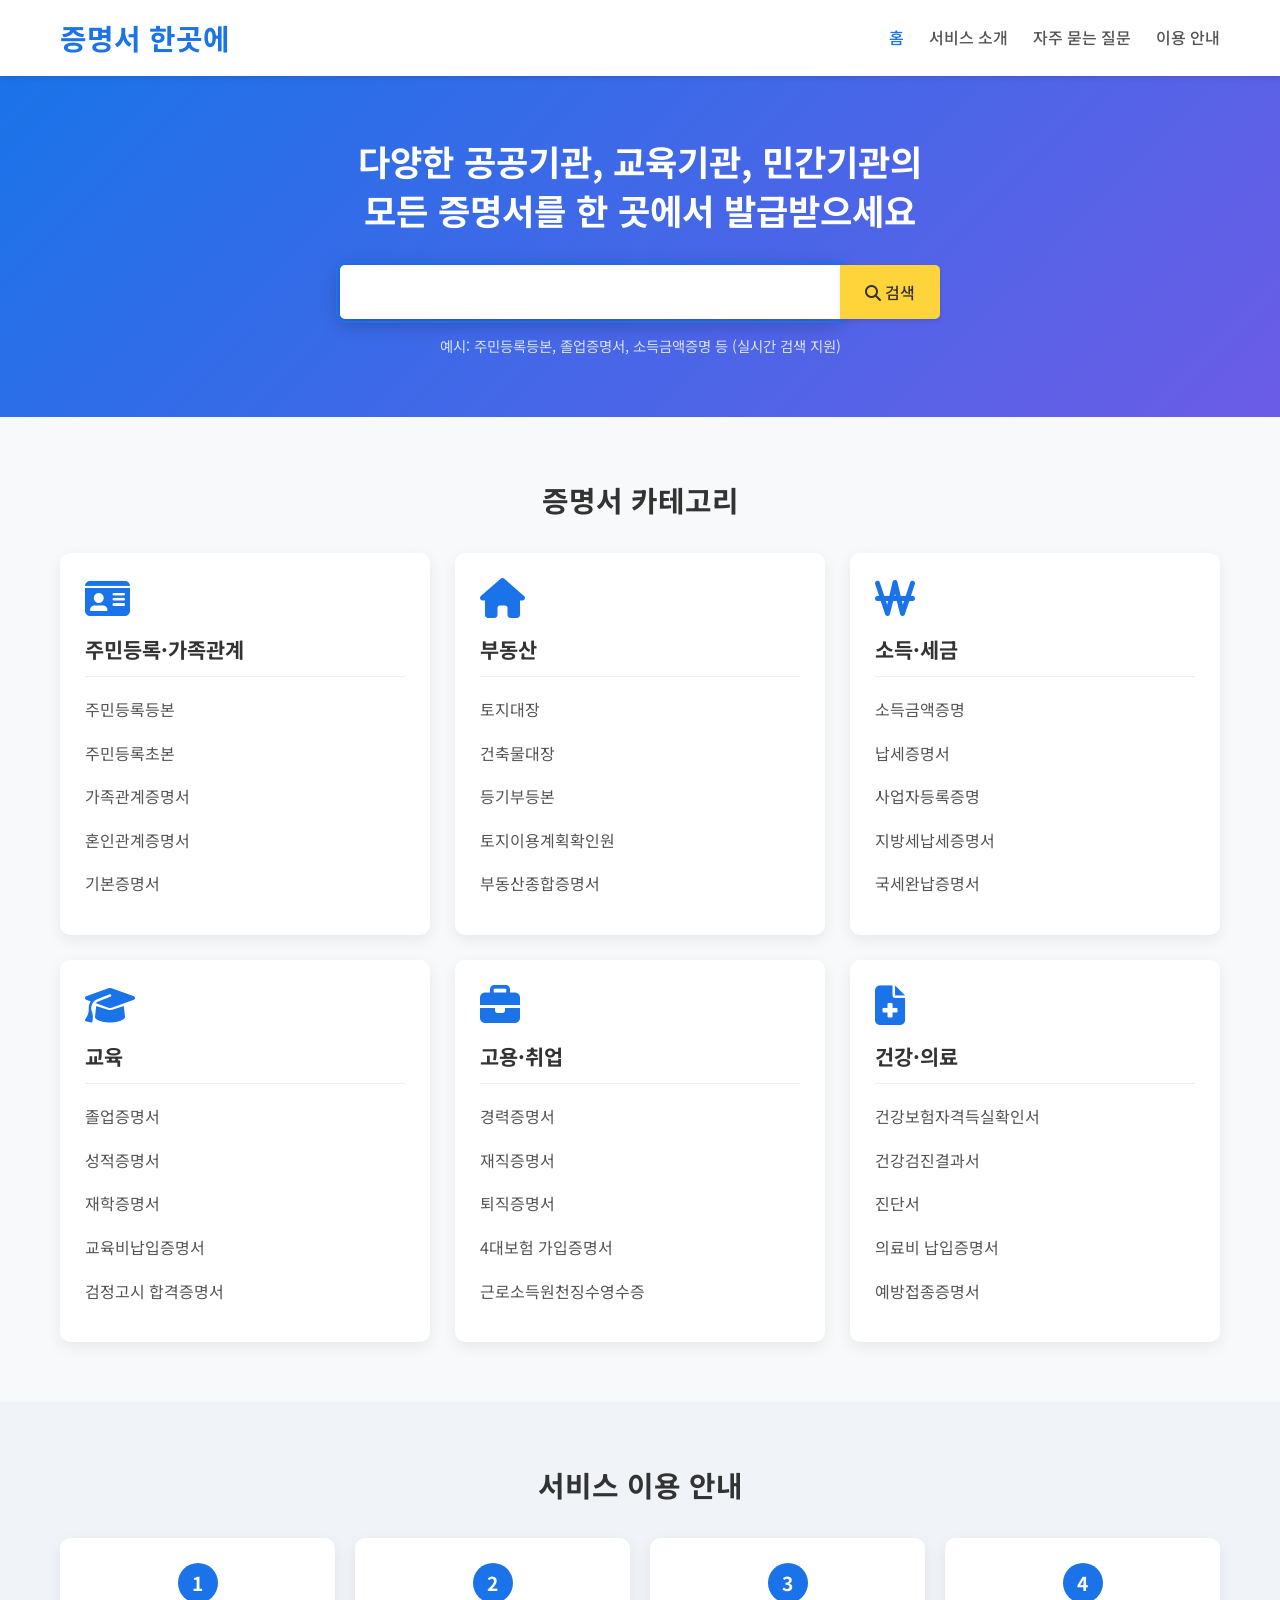
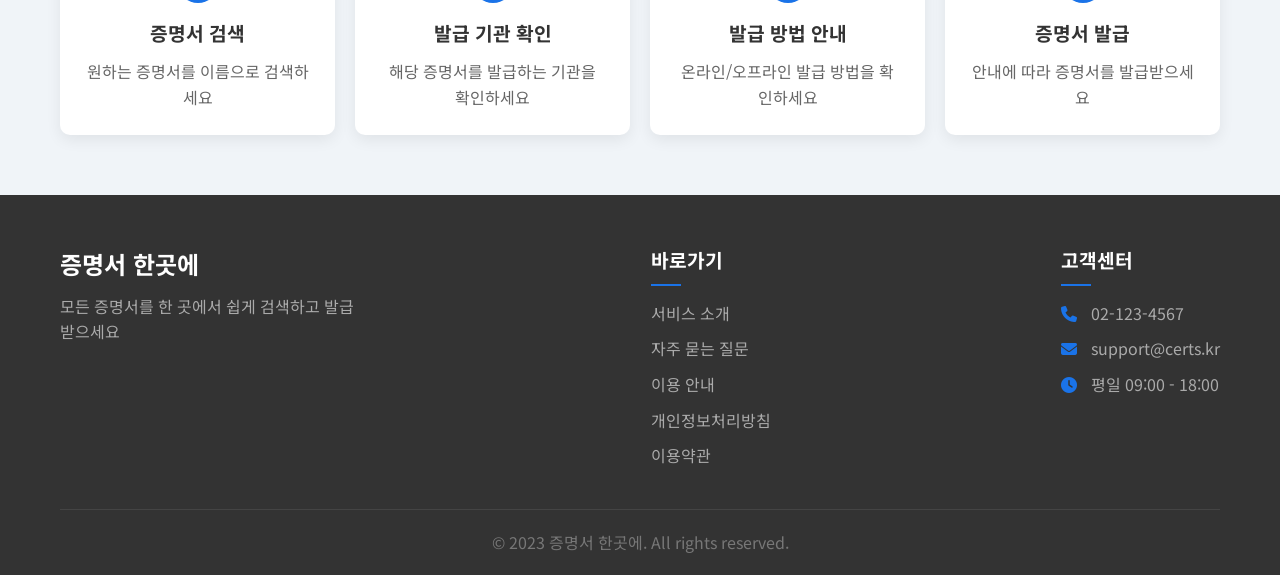
==== index.html @ d6425bf2 "증명서 페이지 1차" ====
<!DOCTYPE html>
<html lang="ko">
<head>
    <meta charset="UTF-8">
    <meta name="viewport" content="width=device-width, initial-scale=1.0">
    <meta name="description" content="다양한 공공기관, 교육기관, 민간기관의 모든 증명서를 한 곳에서 검색하고 발급받을 수 있는 서비스입니다.">
    <meta name="keywords" content="증명서, 공공기관, 민원서류, 주민등록등본, 가족관계증명서, 소득증명서, 발급, 민원">
    <meta name="author" content="증명서 한곳에">
    <title>증명서 한곳에 - 모든 증명서를 한 곳에서</title>
    <link rel="stylesheet" href="styles.css">
    <link rel="stylesheet" href="https://cdnjs.cloudflare.com/ajax/libs/font-awesome/6.4.0/css/all.min.css">
    <link rel="preconnect" href="https://fonts.googleapis.com">
    <link rel="preconnect" href="https://fonts.gstatic.com" crossorigin>
    <link href="https://fonts.googleapis.com/css2?family=Noto+Sans+KR:wght@400;500;700&display=swap" rel="stylesheet">
    <!-- 파비콘 추가 -->
    <link rel="icon" type="image/png" href="https://img.icons8.com/color/48/000000/certificate.png">
</head>
<body>
    <header>
        <div class="container">
            <div class="logo">
                <h1><a href="index.html" aria-label="증명서 한곳에 홈페이지">증명서 한곳에</a></h1>
            </div>
            <nav aria-label="메인 메뉴">
                <ul>
                    <li><a href="#" class="active" aria-current="page">홈</a></li>
                    <li><a href="#">서비스 소개</a></li>
                    <li><a href="#">자주 묻는 질문</a></li>
                    <li><a href="#">이용 안내</a></li>
                </ul>
            </nav>
        </div>
    </header>

    <section class="hero">
        <div class="container">
            <h2>다양한 공공기관, 교육기관, 민간기관의<br>모든 증명서를 한 곳에서 발급받으세요</h2>
            <div class="search-box" role="search">
                <input type="text" id="search-input" placeholder="찾으시는 증명서 이름을 입력하세요" aria-label="증명서 검색" autocomplete="off">
                <button id="search-button" aria-label="검색하기"><i class="fas fa-search"></i> 검색</button>
            </div>
            <p class="search-hint">예시: 주민등록등본, 졸업증명서, 소득금액증명 등 (실시간 검색 지원)</p>
        </div>
    </section>

    <section class="categories">
        <div class="container">
            <h3>증명서 카테고리</h3>
            <div class="category-container">
                <div class="category-card" tabindex="0" role="button" aria-label="주민등록·가족관계 카테고리">
                    <i class="fas fa-id-card" aria-hidden="true"></i>
                    <h4>주민등록·가족관계</h4>
                    <ul>
                        <li><a href="#" aria-label="주민등록등본 검색">주민등록등본</a></li>
                        <li><a href="#" aria-label="주민등록초본 검색">주민등록초본</a></li>
                        <li><a href="#" aria-label="가족관계증명서 검색">가족관계증명서</a></li>
                        <li><a href="#" aria-label="혼인관계증명서 검색">혼인관계증명서</a></li>
                        <li><a href="#" aria-label="기본증명서 검색">기본증명서</a></li>
                    </ul>
                </div>
                <div class="category-card" tabindex="0" role="button" aria-label="부동산 카테고리">
                    <i class="fas fa-home" aria-hidden="true"></i>
                    <h4>부동산</h4>
                    <ul>
                        <li><a href="#" aria-label="토지대장 검색">토지대장</a></li>
                        <li><a href="#" aria-label="건축물대장 검색">건축물대장</a></li>
                        <li><a href="#" aria-label="등기부등본 검색">등기부등본</a></li>
                        <li><a href="#" aria-label="토지이용계획확인원 검색">토지이용계획확인원</a></li>
                        <li><a href="#" aria-label="부동산종합증명서 검색">부동산종합증명서</a></li>
                    </ul>
                </div>
                <div class="category-card" tabindex="0" role="button" aria-label="소득·세금 카테고리">
                    <i class="fas fa-won-sign" aria-hidden="true"></i>
                    <h4>소득·세금</h4>
                    <ul>
                        <li><a href="#" aria-label="소득금액증명 검색">소득금액증명</a></li>
                        <li><a href="#" aria-label="납세증명서 검색">납세증명서</a></li>
                        <li><a href="#" aria-label="사업자등록증명 검색">사업자등록증명</a></li>
                        <li><a href="#" aria-label="지방세납세증명서 검색">지방세납세증명서</a></li>
                        <li><a href="#" aria-label="국세완납증명서 검색">국세완납증명서</a></li>
                    </ul>
                </div>
                <div class="category-card" tabindex="0" role="button" aria-label="교육 카테고리">
                    <i class="fas fa-graduation-cap" aria-hidden="true"></i>
                    <h4>교육</h4>
                    <ul>
                        <li><a href="#" aria-label="졸업증명서 검색">졸업증명서</a></li>
                        <li><a href="#" aria-label="성적증명서 검색">성적증명서</a></li>
                        <li><a href="#" aria-label="재학증명서 검색">재학증명서</a></li>
                        <li><a href="#" aria-label="교육비납입증명서 검색">교육비납입증명서</a></li>
                        <li><a href="#" aria-label="검정고시 합격증명서 검색">검정고시 합격증명서</a></li>
                    </ul>
                </div>
                <div class="category-card" tabindex="0" role="button" aria-label="고용·취업 카테고리">
                    <i class="fas fa-briefcase" aria-hidden="true"></i>
                    <h4>고용·취업</h4>
                    <ul>
                        <li><a href="#" aria-label="경력증명서 검색">경력증명서</a></li>
                        <li><a href="#" aria-label="재직증명서 검색">재직증명서</a></li>
                        <li><a href="#" aria-label="퇴직증명서 검색">퇴직증명서</a></li>
                        <li><a href="#" aria-label="4대보험 가입증명서 검색">4대보험 가입증명서</a></li>
                        <li><a href="#" aria-label="근로소득원천징수영수증 검색">근로소득원천징수영수증</a></li>
                    </ul>
                </div>
                <div class="category-card" tabindex="0" role="button" aria-label="건강·의료 카테고리">
                    <i class="fas fa-file-medical" aria-hidden="true"></i>
                    <h4>건강·의료</h4>
                    <ul>
                        <li><a href="#" aria-label="건강보험자격득실확인서 검색">건강보험자격득실확인서</a></li>
                        <li><a href="#" aria-label="건강검진결과서 검색">건강검진결과서</a></li>
                        <li><a href="#" aria-label="진단서 검색">진단서</a></li>
                        <li><a href="#" aria-label="의료비 납입증명서 검색">의료비 납입증명서</a></li>
                        <li><a href="#" aria-label="예방접종증명서 검색">예방접종증명서</a></li>
                    </ul>
                </div>
            </div>
        </div>
    </section>

    <section class="service-info">
        <div class="container">
            <h3>서비스 이용 안내</h3>
            <div class="service-steps">
                <div class="step">
                    <div class="step-number">1</div>
                    <h4>증명서 검색</h4>
                    <p>원하는 증명서를 이름으로 검색하세요</p>
                </div>
                <div class="step">
                    <div class="step-number">2</div>
                    <h4>발급 기관 확인</h4>
                    <p>해당 증명서를 발급하는 기관을 확인하세요</p>
                </div>
                <div class="step">
                    <div class="step-number">3</div>
                    <h4>발급 방법 안내</h4>
                    <p>온라인/오프라인 발급 방법을 확인하세요</p>
                </div>
                <div class="step">
                    <div class="step-number">4</div>
                    <h4>증명서 발급</h4>
                    <p>안내에 따라 증명서를 발급받으세요</p>
                </div>
            </div>
        </div>
    </section>

    <footer>
        <div class="container">
            <div class="footer-content">
                <div class="footer-logo">
                    <h2>증명서 한곳에</h2>
                    <p>모든 증명서를 한 곳에서 쉽게 검색하고 발급받으세요</p>
                </div>
                <div class="footer-links">
                    <h4>바로가기</h4>
                    <ul>
                        <li><a href="#">서비스 소개</a></li>
                        <li><a href="#">자주 묻는 질문</a></li>
                        <li><a href="#">이용 안내</a></li>
                        <li><a href="#">개인정보처리방침</a></li>
                        <li><a href="#">이용약관</a></li>
                    </ul>
                </div>
                <div class="footer-contact">
                    <h4>고객센터</h4>
                    <p><i class="fas fa-phone" aria-hidden="true"></i> 02-123-4567</p>
                    <p><i class="fas fa-envelope" aria-hidden="true"></i> support@certs.kr</p>
                    <p><i class="fas fa-clock" aria-hidden="true"></i> 평일 09:00 - 18:00</p>
                </div>
            </div>
            <div class="copyright">
                <p>&copy; 2023 증명서 한곳에. All rights reserved.</p>
            </div>
        </div>
    </footer>

    <script src="script.js"></script>
</body>
</html>
---- styles.css ----
/* 전체 스타일 리셋 */
* {
    margin: 0;
    padding: 0;
    box-sizing: border-box;
    font-family: 'Noto Sans KR', sans-serif;
}

body {
    background-color: #f8f9fa;
    color: #333;
    line-height: 1.6;
}

a {
    text-decoration: none;
    color: inherit;
}

ul {
    list-style: none;
}

.container {
    max-width: 1200px;
    margin: 0 auto;
    padding: 0 20px;
}

/* 헤더 스타일 */
header {
    background-color: #fff;
    box-shadow: 0 2px 5px rgba(0, 0, 0, 0.1);
    position: sticky;
    top: 0;
    z-index: 100;
}

header .container {
    display: flex;
    justify-content: space-between;
    align-items: center;
    padding: 15px 20px;
}

.logo h1 {
    font-size: 1.8rem;
    font-weight: 700;
    color: #1a73e8;
}

nav ul {
    display: flex;
}

nav ul li {
    margin-left: 25px;
}

nav ul li a {
    font-size: 1rem;
    font-weight: 500;
    color: #555;
    transition: color 0.3s;
}

nav ul li a:hover,
nav ul li a.active {
    color: #1a73e8;
}

/* 히어로 섹션 */
.hero {
    background: linear-gradient(135deg, #1a73e8, #6c5ce7);
    color: #fff;
    padding: 60px 0;
    text-align: center;
}

.hero h2 {
    font-size: 2.2rem;
    margin-bottom: 30px;
    line-height: 1.4;
}

.search-box {
    max-width: 600px;
    margin: 0 auto;
    display: flex;
    position: relative;
}

.search-box input {
    flex: 1;
    padding: 15px;
    border: none;
    border-radius: 5px 0 0 5px;
    font-size: 1rem;
    box-shadow: 0 2px 5px rgba(0, 0, 0, 0.1);
    transition: all 0.3s ease;
}

.search-box input:focus {
    box-shadow: 0 2px 15px rgba(0, 0, 0, 0.2);
}

.search-box button {
    background-color: #ffd43b;
    color: #333;
    border: none;
    padding: 15px 25px;
    font-size: 1rem;
    font-weight: 500;
    border-radius: 0 5px 5px 0;
    cursor: pointer;
    transition: background-color 0.3s;
    box-shadow: 0 2px 5px rgba(0, 0, 0, 0.1);
}

.search-box button:hover {
    background-color: #fcc419;
}

.search-hint {
    color: rgba(255, 255, 255, 0.8);
    font-size: 0.9rem;
    margin-top: 15px;
    text-align: center;
}

/* 검색 효과 */
.search-box.active input {
    box-shadow: 0 4px 20px rgba(0, 0, 0, 0.25);
}

@keyframes pulse {
    0% { transform: scale(1); }
    50% { transform: scale(1.02); }
    100% { transform: scale(1); }
}

.search-box input:focus {
    animation: pulse 2s infinite;
}

/* 카테고리 섹션 */
.categories {
    padding: 60px 0;
}

.categories h3 {
    font-size: 1.8rem;
    margin-bottom: 30px;
    text-align: center;
    color: #333;
}

.category-container {
    display: grid;
    grid-template-columns: repeat(auto-fill, minmax(300px, 1fr));
    gap: 25px;
}

.category-card {
    background-color: #fff;
    border-radius: 10px;
    box-shadow: 0 5px 15px rgba(0, 0, 0, 0.07);
    padding: 25px;
    transition: transform 0.3s, box-shadow 0.3s;
}

.category-card:hover {
    transform: translateY(-5px);
    box-shadow: 0 8px 20px rgba(0, 0, 0, 0.1);
}

.category-card i {
    font-size: 2.5rem;
    color: #1a73e8;
    margin-bottom: 15px;
    display: block;
}

.category-card h4 {
    font-size: 1.3rem;
    margin-bottom: 15px;
    color: #333;
    border-bottom: 1px solid #eee;
    padding-bottom: 10px;
}

.category-card ul li {
    margin-bottom: 8px;
}

.category-card ul li a {
    color: #555;
    transition: color 0.3s;
    display: block;
    padding: 5px 0;
}

.category-card ul li a:hover {
    color: #1a73e8;
}

/* 서비스 이용 안내 */
.service-info {
    background-color: #f0f4f8;
    padding: 60px 0;
}

.service-info h3 {
    font-size: 1.8rem;
    margin-bottom: 30px;
    text-align: center;
    color: #333;
}

.service-steps {
    display: flex;
    justify-content: space-between;
    flex-wrap: wrap;
    gap: 20px;
}

.step {
    background-color: #fff;
    border-radius: 10px;
    box-shadow: 0 5px 15px rgba(0, 0, 0, 0.07);
    padding: 25px;
    flex: 1;
    min-width: 200px;
    text-align: center;
}

.step-number {
    background-color: #1a73e8;
    color: #fff;
    width: 40px;
    height: 40px;
    border-radius: 50%;
    display: flex;
    align-items: center;
    justify-content: center;
    margin: 0 auto 15px;
    font-size: 1.2rem;
    font-weight: bold;
}

.step h4 {
    font-size: 1.2rem;
    margin-bottom: 10px;
    color: #333;
}

.step p {
    color: #666;
}

/* 푸터 */
footer {
    background-color: #333;
    color: #fff;
    padding: 50px 0 20px;
}

.footer-content {
    display: flex;
    flex-wrap: wrap;
    justify-content: space-between;
    gap: 40px;
    margin-bottom: 30px;
}

.footer-logo h2 {
    font-size: 1.5rem;
    margin-bottom: 10px;
}

.footer-logo p {
    color: #aaa;
    max-width: 300px;
}

.footer-links h4,
.footer-contact h4 {
    font-size: 1.2rem;
    margin-bottom: 15px;
    position: relative;
    padding-bottom: 10px;
}

.footer-links h4::after,
.footer-contact h4::after {
    content: '';
    position: absolute;
    bottom: 0;
    left: 0;
    width: 30px;
    height: 2px;
    background-color: #1a73e8;
}

.footer-links ul li {
    margin-bottom: 10px;
}

.footer-links ul li a {
    color: #aaa;
    transition: color 0.3s;
}

.footer-links ul li a:hover {
    color: #fff;
}

.footer-contact p {
    margin-bottom: 10px;
    color: #aaa;
}

.footer-contact p i {
    margin-right: 10px;
    color: #1a73e8;
}

.copyright {
    text-align: center;
    padding-top: 20px;
    border-top: 1px solid #444;
    color: #777;
}

/* 반응형 스타일 */
@media (max-width: 768px) {
    header .container {
        flex-direction: column;
        padding: 10px 15px;
    }
    
    .logo h1 {
        margin-bottom: 10px;
        text-align: center;
    }
    
    nav ul {
        justify-content: center;
        padding: 5px 0;
        flex-wrap: wrap;
    }
    
    nav ul li {
        margin: 5px 10px;
    }
    
    .hero {
        padding: 40px 0;
    }
    
    .hero h2 {
        font-size: 1.5rem;
        margin-bottom: 20px;
    }
    
    .search-box {
        flex-direction: column;
        max-width: 90%;
        gap: 10px;
    }
    
    .search-box input {
        border-radius: 5px;
        padding: 12px;
        width: 100%;
    }
    
    .search-box button {
        border-radius: 5px;
        padding: 12px;
        width: 100%;
    }
    
    .category-container {
        grid-template-columns: 1fr;
    }
    
    .category-card {
        padding: 15px;
    }
    
    .service-steps {
        flex-direction: column;
    }
    
    .step {
        width: 100%;
        margin-bottom: 15px;
    }
    
    .footer-content {
        flex-direction: column;
        gap: 20px;
    }
}

/* 태블릿 최적화 */
@media (min-width: 769px) and (max-width: 1024px) {
    .category-container {
        grid-template-columns: repeat(2, 1fr);
    }
    
    .service-steps {
        flex-wrap: wrap;
    }
    
    .step {
        flex: 0 0 calc(50% - 10px);
        margin-bottom: 20px;
    }
    
    .hero h2 {
        font-size: 1.8rem;
    }
}

/* 접근성 개선 */
:focus {
    outline: 2px solid #1a73e8;
    outline-offset: 2px;
}

input:focus::placeholder {
    color: transparent;
}

button:focus {
    box-shadow: 0 0 0 3px rgba(26, 115, 232, 0.3);
}

/* 터치 기기 최적화 */
@media (hover: none) {
    .category-card, .result-card, button, a {
        transition: none;
    }
    
    .category-card:active, .result-card:active {
        transform: scale(0.98);
    }
    
    .search-box button:active {
        background-color: #fcc419;
    }
}

/* 다크 모드 지원 (시스템 설정 기반) */
@media (prefers-color-scheme: dark) {
    body {
        background-color: #121212;
        color: #e0e0e0;
    }
    
    header, .category-card, .step, .result-card {
        background-color: #1e1e1e;
        color: #e0e0e0;
    }
    
    .logo h1 {
        color: #4285f4;
    }
    
    .hero {
        background: linear-gradient(135deg, #1a237e, #4a148c);
    }
    
    .category-card h4, .step h4 {
        color: #e0e0e0;
        border-color: #333;
    }
    
    .category-card ul li a {
        color: #bbb;
    }
    
    .category-card ul li a:hover {
        color: #4285f4;
    }
    
    .search-box input {
        background-color: #2a2a2a;
        color: #e0e0e0;
        border: 1px solid #444;
    }
    
    .search-box button {
        background-color: #ffd43b;
    }
    
    .search-box button:hover {
        background-color: #e6be32;
    }
    
    .no-results {
        background-color: #1e1e1e;
    }
    
    .result-card {
        background-color: #1e1e1e;
    }
    
    .cert-link {
        background-color: #4285f4;
    }
    
    .cert-link:hover {
        background-color: #3367d6;
    }
    
    .suggestion-tag, .related-tag {
        background-color: #263238;
        color: #4285f4;
    }
    
    .suggestion-tag:hover, .related-tag:hover {
        background-color: #37474f;
    }
    
    .highlight {
        background-color: #7f6d00;
        color: #fff;
    }
}

/* 폰트 임포트 */
@import url('https://fonts.googleapis.com/css2?family=Noto+Sans+KR:wght@300;400;500;700&display=swap');
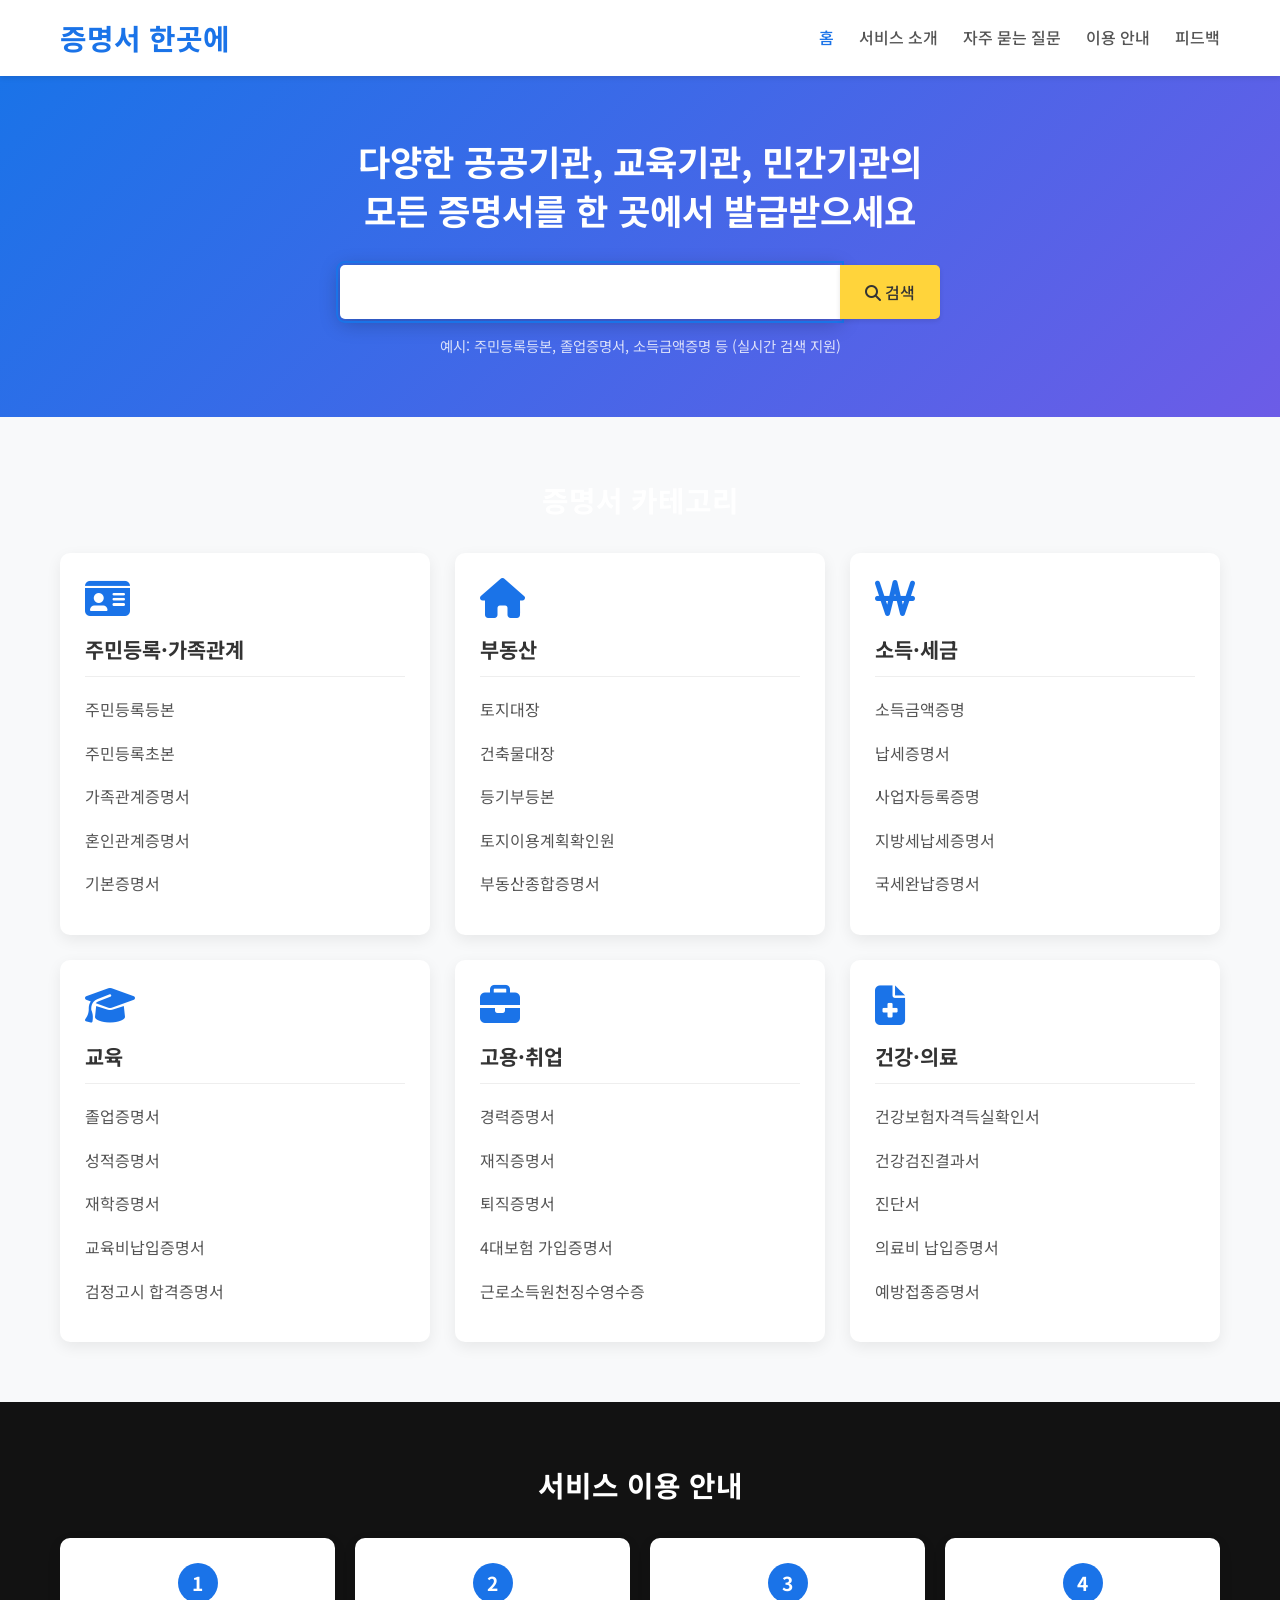
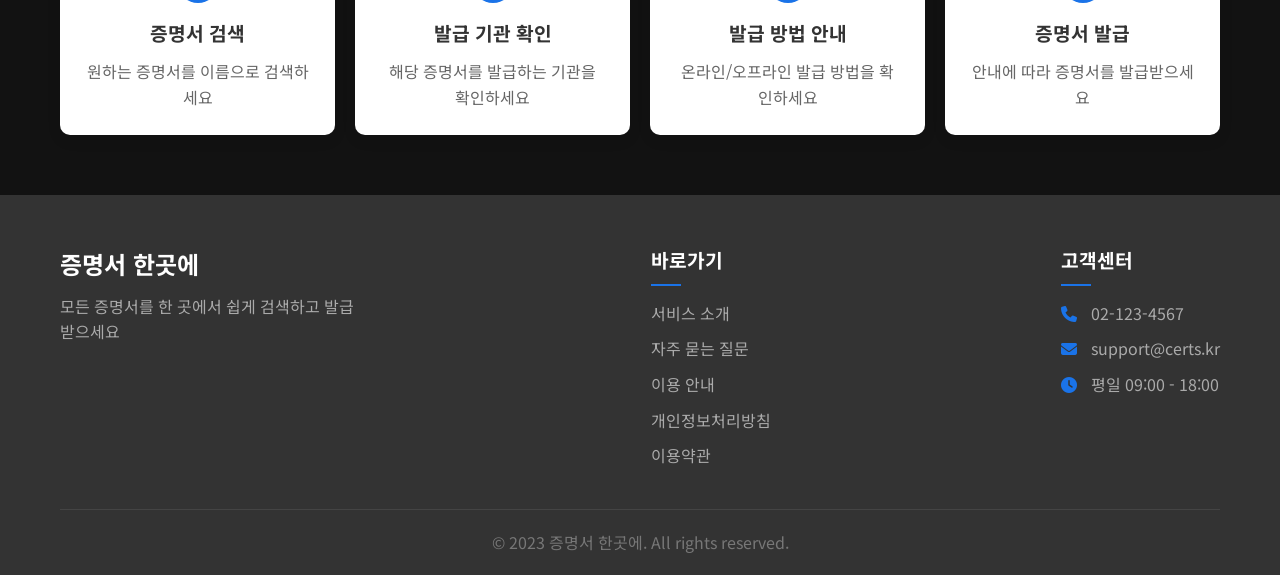
==== commit afc079ce: "스타일 수정 및 데이터 추가" ====
--- a/index.html
+++ b/index.html
@@ -27,6 +27,7 @@
                     <li><a href="#">서비스 소개</a></li>
                     <li><a href="#">자주 묻는 질문</a></li>
                     <li><a href="#">이용 안내</a></li>
+                    <li><a href="feed.html">피드백</a></li>
                 </ul>
             </nav>
         </div>
@@ -145,6 +146,8 @@
         </div>
     </section>
 
+    
+
     <footer>
         <div class="container">
             <div class="footer-content">
--- a/styles.css
+++ b/styles.css
@@ -152,7 +152,7 @@
     font-size: 1.8rem;
     margin-bottom: 30px;
     text-align: center;
-    color: #333;
+    color: #ffffff;
 }
 
 .category-container {
@@ -206,7 +206,7 @@
 
 /* 서비스 이용 안내 */
 .service-info {
-    background-color: #f0f4f8;
+    background-color: #121212;
     padding: 60px 0;
 }
 
@@ -214,7 +214,7 @@
     font-size: 1.8rem;
     margin-bottom: 30px;
     text-align: center;
-    color: #333;
+    color: #ffffff;
 }
 
 .service-steps {
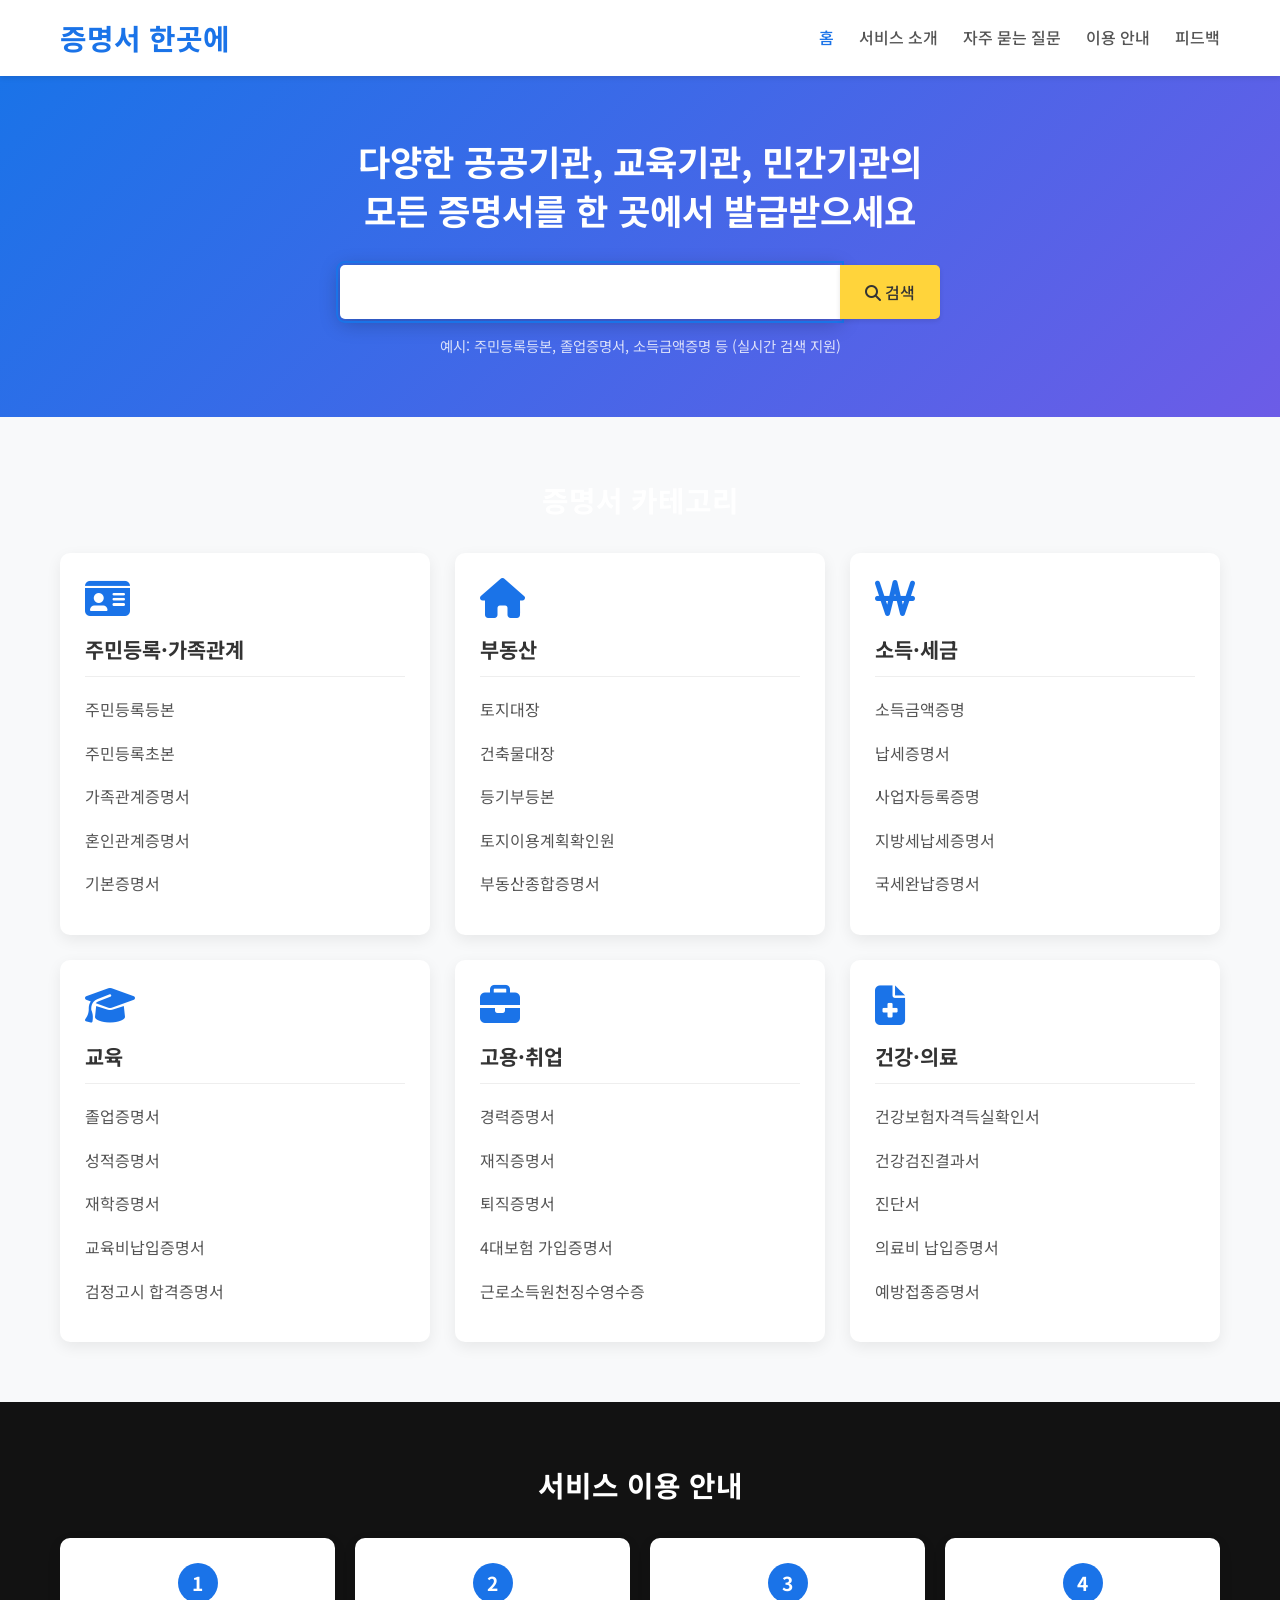
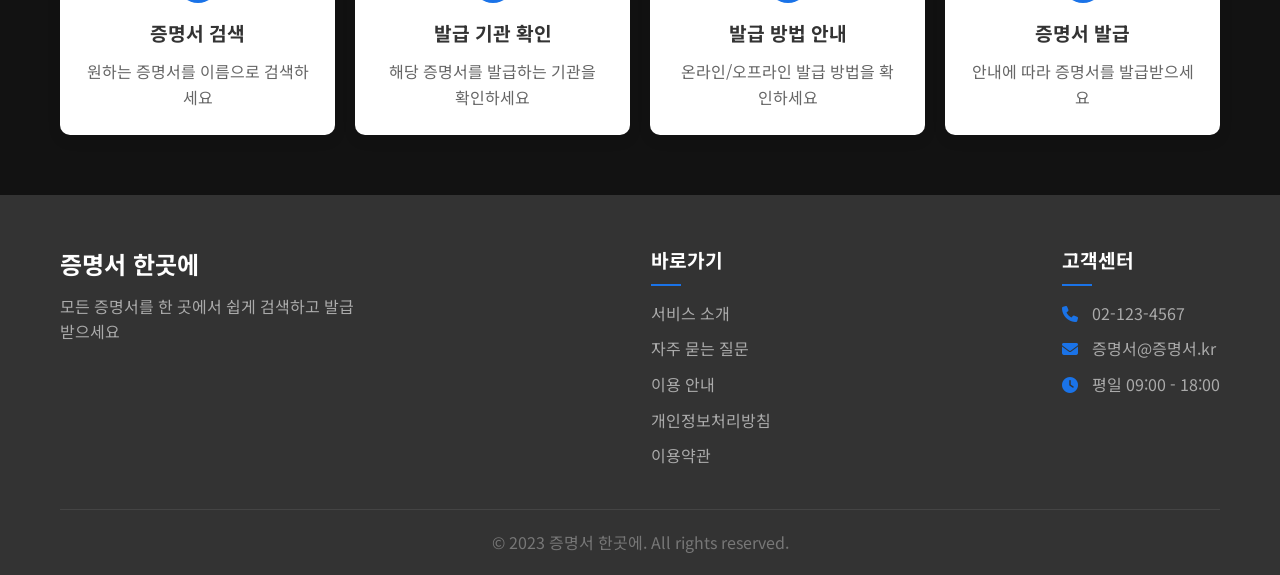
==== commit c367cfab: "문구 및 링크 수정" ====
--- a/index.html
+++ b/index.html
@@ -168,7 +168,7 @@
                 <div class="footer-contact">
                     <h4>고객센터</h4>
                     <p><i class="fas fa-phone" aria-hidden="true"></i> 02-123-4567</p>
-                    <p><i class="fas fa-envelope" aria-hidden="true"></i> support@certs.kr</p>
+                    <p><i class="fas fa-envelope" aria-hidden="true"></i> 증명서@증명서.kr</p>
                     <p><i class="fas fa-clock" aria-hidden="true"></i> 평일 09:00 - 18:00</p>
                 </div>
             </div>
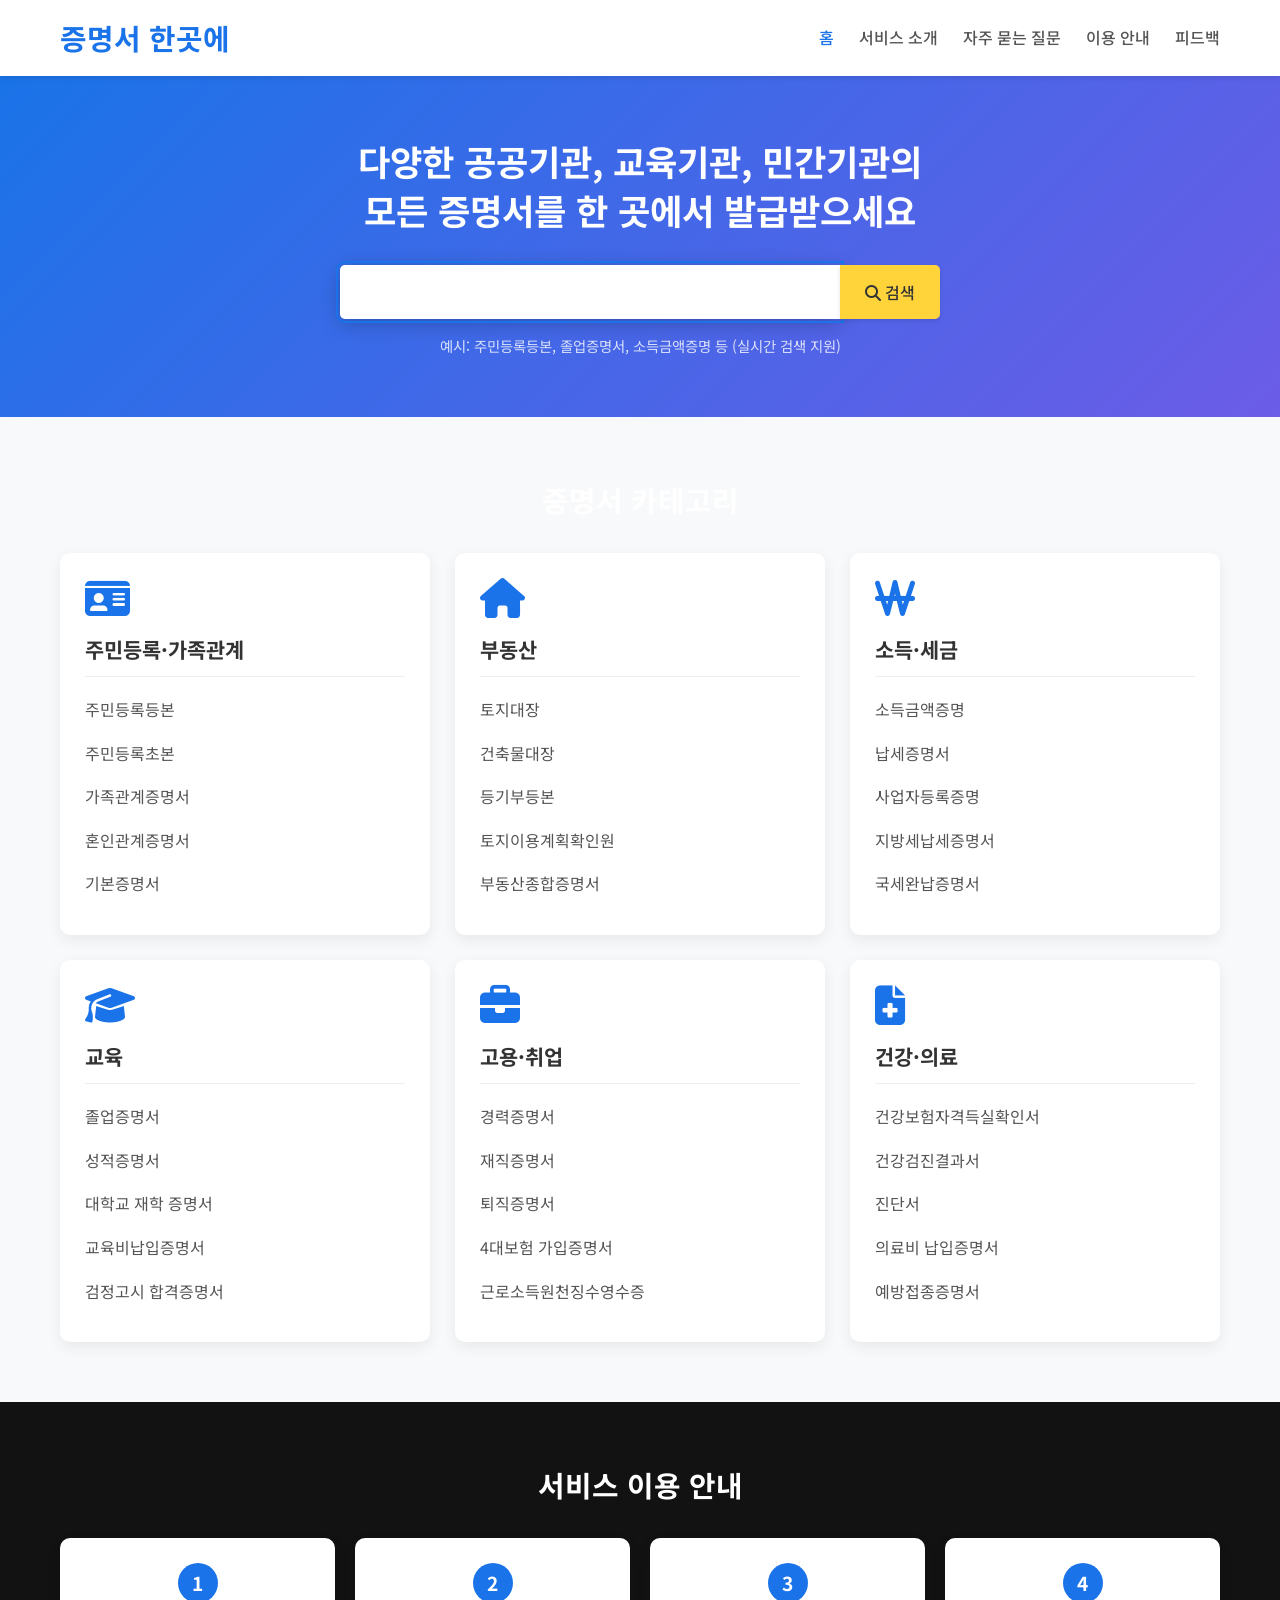
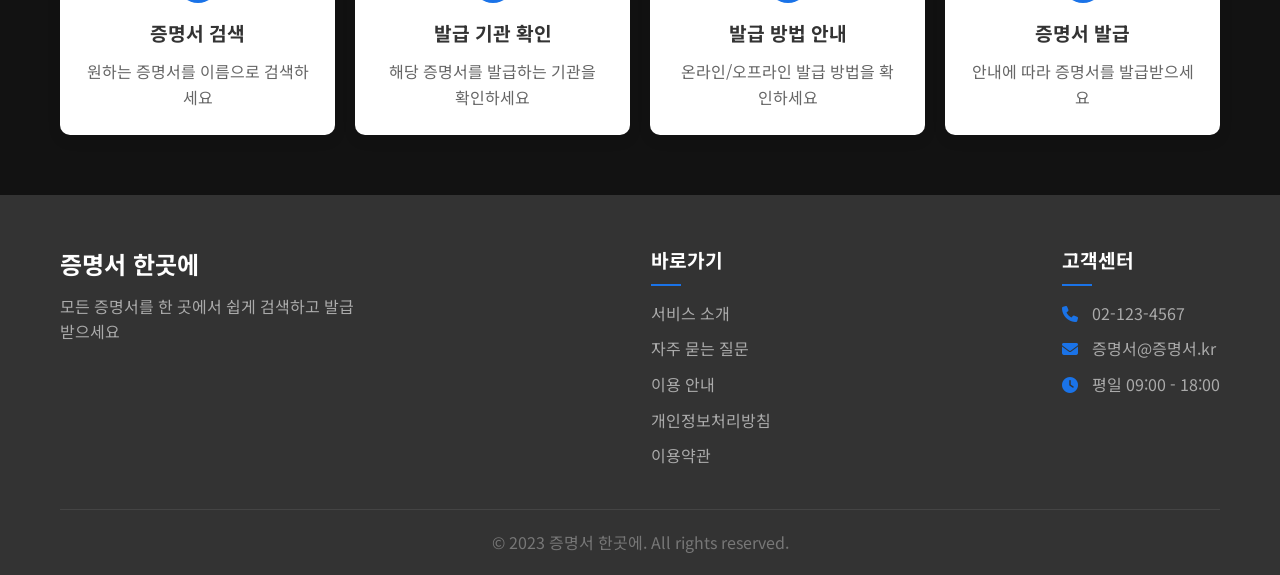
==== commit 4166765e: "데이터 추가" ====
--- a/index.html
+++ b/index.html
@@ -4,6 +4,8 @@
     <meta charset="UTF-8">
     <meta name="viewport" content="width=device-width, initial-scale=1.0">
     <meta name="description" content="다양한 공공기관, 교육기관, 민간기관의 모든 증명서를 한 곳에서 검색하고 발급받을 수 있는 서비스입니다.">
+    <!-- op 이미지 태그 -->
+    <meta property="og:image" content="[data-uri]">
     <meta name="keywords" content="증명서, 공공기관, 민원서류, 주민등록등본, 가족관계증명서, 소득증명서, 발급, 민원">
     <meta name="author" content="증명서 한곳에">
     <title>증명서 한곳에 - 모든 증명서를 한 곳에서</title>
@@ -87,7 +89,7 @@
                     <ul>
                         <li><a href="#" aria-label="졸업증명서 검색">졸업증명서</a></li>
                         <li><a href="#" aria-label="성적증명서 검색">성적증명서</a></li>
-                        <li><a href="#" aria-label="재학증명서 검색">재학증명서</a></li>
+                        <li><a href="#" aria-label="대학교 재학 증명서 검색">대학교 재학 증명서</a></li>
                         <li><a href="#" aria-label="교육비납입증명서 검색">교육비납입증명서</a></li>
                         <li><a href="#" aria-label="검정고시 합격증명서 검색">검정고시 합격증명서</a></li>
                     </ul>
--- a/styles.css
+++ b/styles.css
@@ -529,7 +529,325 @@
         background-color: #7f6d00;
         color: #fff;
     }
+    
+    .feedback-section {
+        background-color: #121212;
+    }
+    
+    .feedback-section h2,
+    .feedback-form label,
+    .feedback-list-container h3,
+    .feedback-name {
+        color: #e0e0e0;
+    }
+    
+    .section-description,
+    .feedback-text {
+        color: #aaa;
+    }
+    
+    .feedback-form-container,
+    .feedback-list-container {
+        background-color: #1e1e1e;
+        box-shadow: 0 5px 15px rgba(0, 0, 0, 0.2);
+    }
+    
+    .feedback-form input[type="text"],
+    .feedback-form input[type="email"],
+    .feedback-form textarea,
+    .feedback-form select {
+        background-color: #2a2a2a;
+        border-color: #444;
+        color: #e0e0e0;
+    }
+    
+    .feedback-form input[type="text"]:focus,
+    .feedback-form input[type="email"]:focus,
+    .feedback-form textarea:focus,
+    .feedback-form select:focus {
+        background-color: #333;
+        border-color: #4285f4;
+        box-shadow: 0 0 0 3px rgba(66, 133, 244, 0.2);
+    }
+    
+    .checkbox-container {
+        color: #e0e0e0;
+    }
+    
+    .submit-btn {
+        background-color: #4285f4;
+    }
+    
+    .submit-btn:hover {
+        background-color: #3367d6;
+    }
+    
+    .feedback-item {
+        border-bottom-color: #333;
+    }
+    
+    .feedback-item:hover {
+        background-color: #2a2a2a;
+    }
+    
+    .feedback-list-container h3 {
+        border-bottom-color: #333;
+    }
+    
+    .feedback-date {
+        color: #999;
+    }
+    
+    .feedback-category {
+        background-color: #2a2a2a;
+        color: #aaa;
+    }
+    
+    .feedback-category.suggestion {
+        background-color: #0d47a1;
+        color: #e3f2fd;
+    }
+    
+    .feedback-category.error {
+        background-color: #b71c1c;
+        color: #ffebee;
+    }
+    
+    .feedback-category.compliment {
+        background-color: #1b5e20;
+        color: #e8f5e9;
+    }
+    
+    .feedback-category.question {
+        background-color: #e65100;
+        color: #fff8e1;
+    }
 }
 
 /* 폰트 임포트 */
-@import url('https://fonts.googleapis.com/css2?family=Noto+Sans+KR:wght@300;400;500;700&display=swap'); +@import url('https://fonts.googleapis.com/css2?family=Noto+Sans+KR:wght@300;400;500;700&display=swap');
+
+/* 피드백 폼 스타일 */
+.feedback-section {
+    padding: 60px 0;
+    background-color: #f8f9fa;
+}
+
+.feedback-section h2 {
+    font-size: 1.8rem;
+    margin-bottom: 15px;
+    text-align: center;
+    color: #333;
+}
+
+.section-description {
+    text-align: center;
+    margin-bottom: 30px;
+    color: #666;
+}
+
+/* 피드백 레이아웃 */
+.feedback-layout {
+    display: flex;
+    flex-wrap: wrap;
+    gap: 30px;
+    align-items: flex-start;
+}
+
+.feedback-form-container {
+    flex: 1;
+    min-width: 300px;
+    background-color: #fff;
+    border-radius: 10px;
+    box-shadow: 0 5px 15px rgba(0, 0, 0, 0.07);
+    padding: 30px;
+}
+
+/* 피드백 목록 컨테이너 */
+.feedback-list-container {
+    flex: 1;
+    min-width: 300px;
+    background-color: #fff;
+    border-radius: 10px;
+    box-shadow: 0 5px 15px rgba(0, 0, 0, 0.07);
+    padding: 30px;
+    align-self: stretch;
+    display: flex;
+    flex-direction: column;
+}
+
+.feedback-list-container h3 {
+    font-size: 1.3rem;
+    margin-bottom: 20px;
+    padding-bottom: 10px;
+    border-bottom: 1px solid #eee;
+    color: #333;
+}
+
+.feedback-list {
+    overflow-y: auto;
+    max-height: 500px;
+    flex-grow: 1;
+}
+
+.feedback-item {
+    margin-bottom: 20px;
+    padding-bottom: 20px;
+    border-bottom: 1px solid #eee;
+    transition: background-color 0.3s;
+}
+
+.feedback-item:last-child {
+    margin-bottom: 0;
+    padding-bottom: 0;
+    border-bottom: none;
+}
+
+.feedback-item:hover {
+    background-color: #f5f5f5;
+    border-radius: 5px;
+    padding: 10px;
+    margin: 0 0 10px 0;
+}
+
+.feedback-item-header {
+    display: flex;
+    justify-content: space-between;
+    margin-bottom: 10px;
+}
+
+.feedback-name {
+    font-weight: 600;
+    color: #333;
+}
+
+.feedback-date {
+    font-size: 0.9rem;
+    color: #777;
+}
+
+.feedback-category {
+    display: inline-block;
+    padding: 2px 8px;
+    font-size: 0.8rem;
+    border-radius: 20px;
+    background-color: #e9ecef;
+    color: #495057;
+    margin-bottom: 10px;
+}
+
+.feedback-category.suggestion {
+    background-color: #e3f2fd;
+    color: #1565c0;
+}
+
+.feedback-category.error {
+    background-color: #ffebee;
+    color: #c62828;
+}
+
+.feedback-category.compliment {
+    background-color: #e8f5e9;
+    color: #2e7d32;
+}
+
+.feedback-category.question {
+    background-color: #fff8e1;
+    color: #f57f17;
+}
+
+.feedback-text {
+    color: #555;
+    line-height: 1.5;
+}
+
+.feedback-form .form-group {
+    margin-bottom: 20px;
+}
+
+.feedback-form label {
+    display: block;
+    margin-bottom: 8px;
+    font-weight: 500;
+    color: #333;
+}
+
+.feedback-form input[type="text"],
+.feedback-form input[type="email"],
+.feedback-form textarea,
+.feedback-form select {
+    width: 100%;
+    padding: 12px 15px;
+    border: 1px solid #ddd;
+    border-radius: 5px;
+    font-size: 1rem;
+    background-color: #f5f5f5;
+    color: #333;
+    transition: border-color 0.3s, box-shadow 0.3s;
+}
+
+.feedback-form input[type="text"]:focus,
+.feedback-form input[type="email"]:focus,
+.feedback-form textarea:focus,
+.feedback-form select:focus {
+    border-color: #1a73e8;
+    box-shadow: 0 0 0 3px rgba(26, 115, 232, 0.2);
+    outline: none;
+    background-color: #fff;
+}
+
+.feedback-form textarea {
+    resize: vertical;
+    min-height: 120px;
+}
+
+.checkbox-container {
+    display: flex;
+    align-items: center;
+    user-select: none;
+    color: #333;
+    cursor: pointer;
+}
+
+.checkbox-container input {
+    margin-right: 10px;
+}
+
+.submit-btn {
+    background-color: #1a73e8;
+    color: #fff;
+    border: none;
+    padding: 12px 25px;
+    font-size: 1rem;
+    font-weight: 500;
+    border-radius: 5px;
+    cursor: pointer;
+    transition: background-color 0.3s;
+    display: block;
+    width: 100%;
+    margin-top: 20px;
+}
+
+.submit-btn:hover {
+    background-color: #1669d3;
+}
+
+.submit-btn i {
+    margin-right: 8px;
+}
+
+/* 피드백 목록 응답형 조정 */
+@media (max-width: 960px) {
+    .feedback-layout {
+        flex-direction: column;
+    }
+    
+    .feedback-form-container,
+    .feedback-list-container {
+        width: 100%;
+    }
+    
+    .feedback-list {
+        max-height: 400px;
+    }
+} 
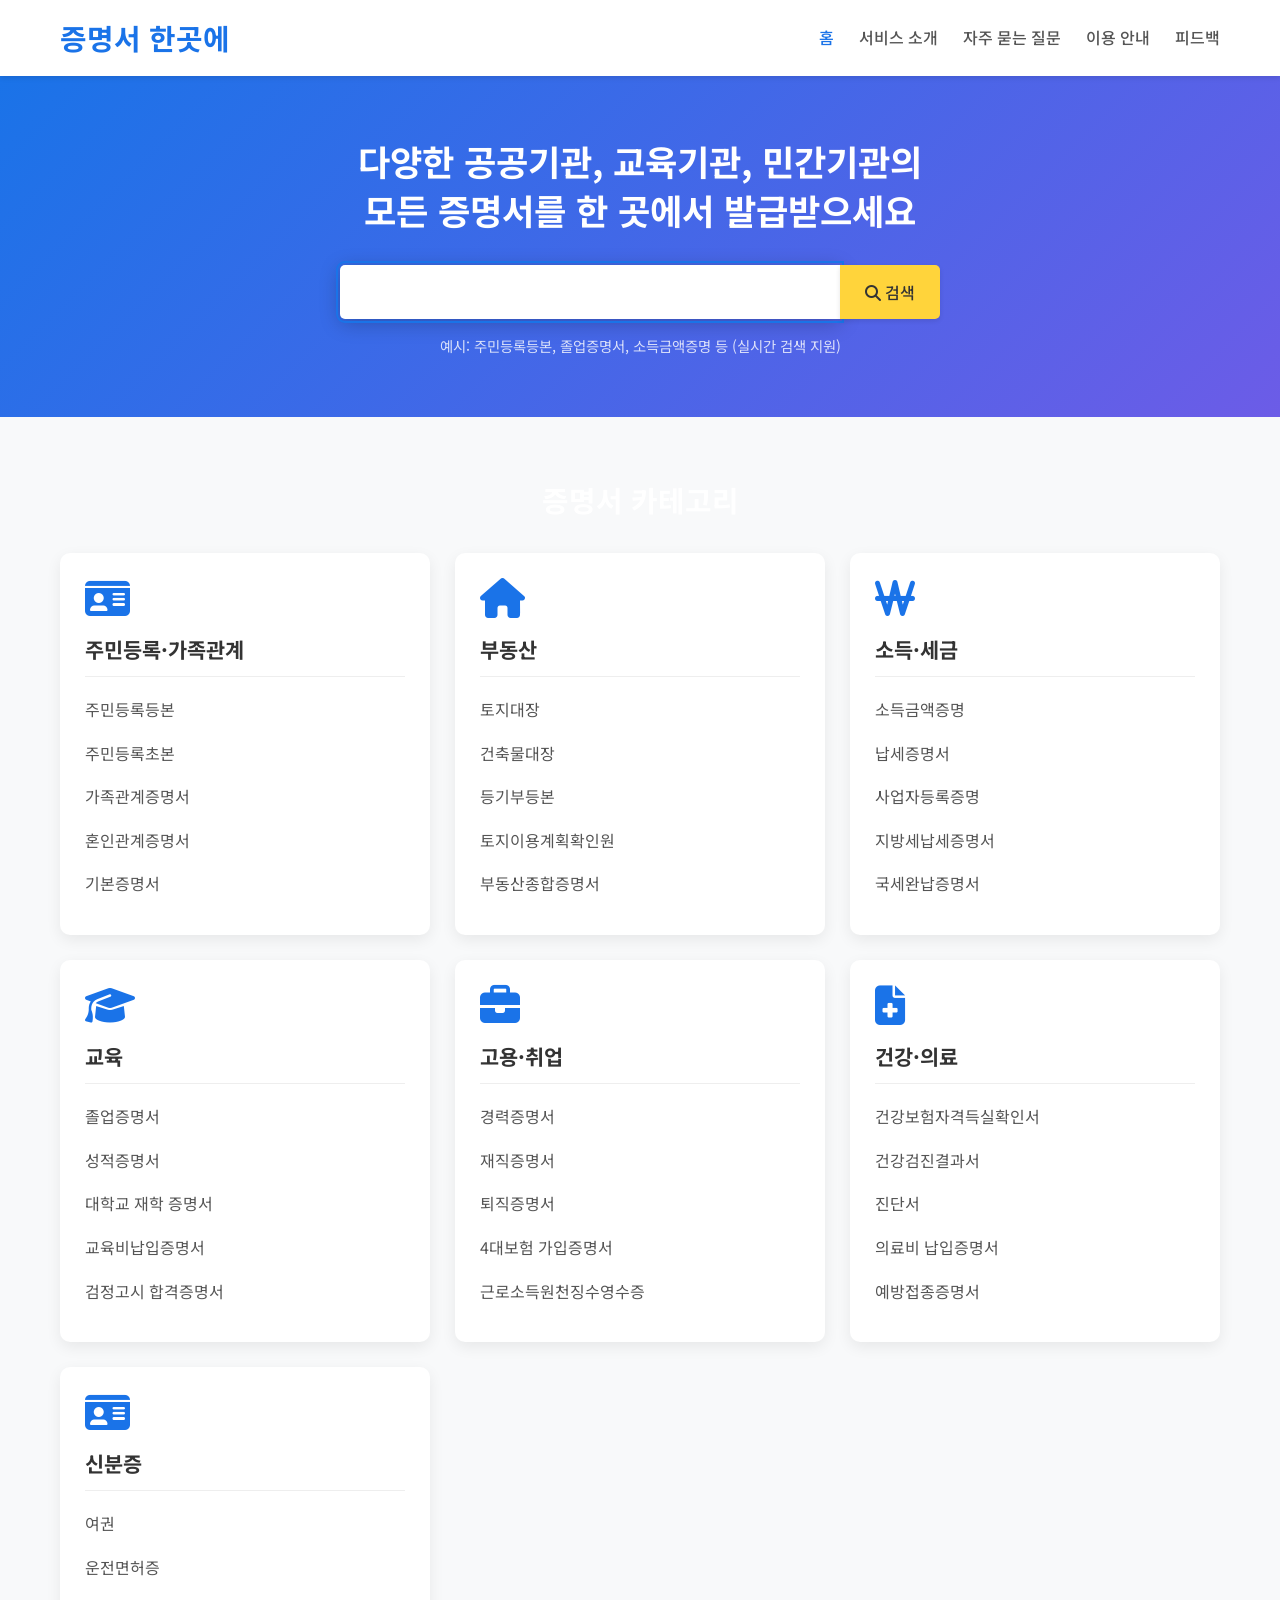
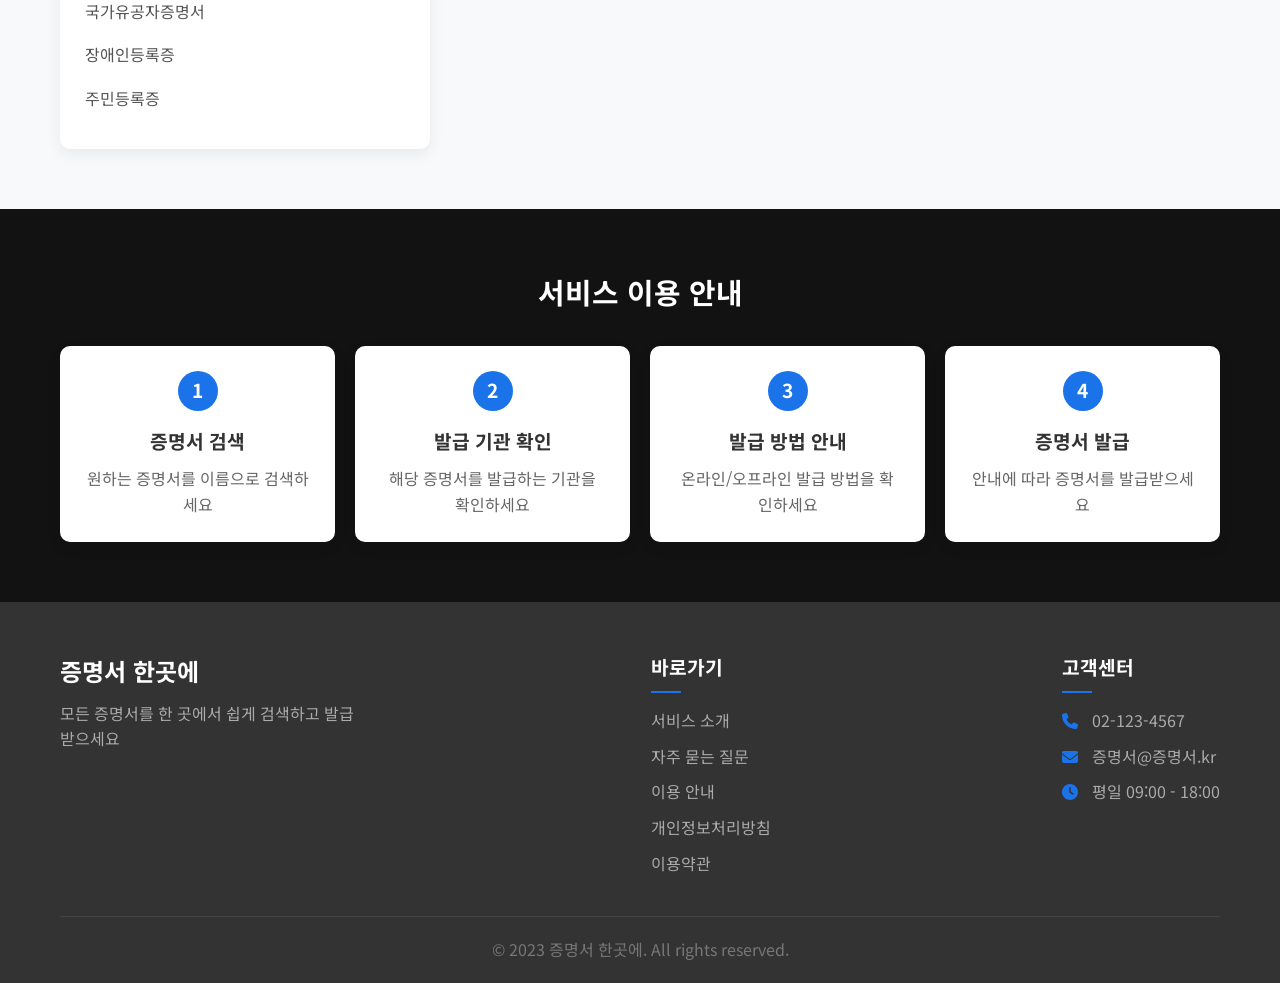
==== commit bde5a169: "여권 운전면허증 국가유공자증명서 장애인등록증 주민등록증 항목추가" ====
--- a/index.html
+++ b/index.html
@@ -5,7 +5,7 @@
     <meta name="viewport" content="width=device-width, initial-scale=1.0">
     <meta name="description" content="다양한 공공기관, 교육기관, 민간기관의 모든 증명서를 한 곳에서 검색하고 발급받을 수 있는 서비스입니다.">
     <!-- op 이미지 태그 -->
-    <meta property="og:image" content="[data-uri]">
+    <meta property="og:image" content="[data-uri]">
     <meta name="keywords" content="증명서, 공공기관, 민원서류, 주민등록등본, 가족관계증명서, 소득증명서, 발급, 민원">
     <meta name="author" content="증명서 한곳에">
     <title>증명서 한곳에 - 모든 증명서를 한 곳에서</title>
@@ -116,6 +116,17 @@
                         <li><a href="#" aria-label="예방접종증명서 검색">예방접종증명서</a></li>
                     </ul>
                 </div>
+                <div class="category-card" tabindex="0" role="button" aria-label="신분증 카테고리">
+                    <i class="fas fa-id-card" aria-hidden="true"></i>
+                    <h4>신분증</h4>
+                    <ul>
+                        <li><a href="https://www.gov.kr/mw/AA020InfoCappView.do?CappBizCD=12600000001" aria-label="여권 검색">여권</a></li>
+                        <li><a href="https://www.gov.kr/mw/AA020InfoCappView.do?HighCtgCD=A08004&CappBizCD=13200000029" aria-label="운전면허증 검색">운전면허증</a></li>
+                        <li><a href="https://www.mpva.go.kr/mpva/index.do" aria-label="국가유공자증명서 검색">국가유공자증명서</a></li>
+                        <li><a href="https://www.gov.kr/mw/AA020InfoCappView.do?HighCtgCD=&CappBizCD=14600000273" aria-label="장애인등록증 검색">장애인등록증</a></li>
+                        <li><a href="https://www.gov.kr/mw/AA020InfoCappView.do?HighCtgCD=A01010&CappBizCD=13100000018" aria-label="주민등록증 검색">주민등록증</a></li>
+                    </ul>
+                </div>
             </div>
         </div>
     </section>
--- a/styles.css
+++ b/styles.css
@@ -850,4 +850,309 @@
     .feedback-list {
         max-height: 400px;
     }
-} +} 
+
+
+
+
+.search-results {
+    padding: 50px 0;
+    background-color: #f8f9fa;
+}
+
+.search-results h3 {
+    font-size: 1.6rem;
+    margin-bottom: 25px;
+    color: #2c3e50;
+}
+
+.no-results {
+    background-color: #ffffff;
+    padding: 30px;
+    text-align: center;
+    border-radius: 10px;
+    box-shadow: 0 2px 10px rgba(0, 0, 0, 0.05);
+}
+
+.no-results p {
+    margin-bottom: 15px;
+    color: #2c3e50;
+}
+
+.results-list {
+    display: grid;
+    grid-template-columns: repeat(auto-fill, minmax(350px, 1fr));
+    gap: 20px;
+}
+
+.result-card {
+    background-color: #ffffff;
+    border-radius: 10px;
+    box-shadow: 0 3px 10px rgba(0, 0, 0, 0.05);
+    padding: 20px;
+    transition: transform 0.3s, box-shadow 0.3s;
+    border: 1px solid #e9ecef;
+}
+
+.result-card:hover {
+    transform: translateY(-5px);
+    box-shadow: 0 5px 15px rgba(0, 0, 0, 0.1);
+}
+
+.result-card h4 {
+    font-size: 1.3rem;
+    margin-bottom: 15px;
+    color: #1a73e8;
+}
+
+.result-details p {
+    margin-bottom: 10px;
+    color: #495057;
+}
+
+.cert-link {
+    display: inline-block;
+    background-color: #1a73e8;
+    color: #fff;
+    padding: 8px 15px;
+    border-radius: 5px;
+    margin-top: 10px;
+    transition: background-color 0.3s;
+}
+
+.cert-link:hover {
+    background-color: #0d47a1;
+}
+
+/* 실시간 검색 관련 스타일 */
+.loading-indicator {
+    display: flex;
+    flex-direction: column;
+    align-items: center;
+    justify-content: center;
+    padding: 20px;
+    margin-bottom: 20px;
+}
+
+.spinner {
+    width: 40px;
+    height: 40px;
+    border: 4px solid #e9ecef;
+    border-top: 4px solid #1a73e8;
+    border-radius: 50%;
+    animation: spin 1s linear infinite;
+    margin-bottom: 10px;
+}
+
+@keyframes spin {
+    0% { transform: rotate(0deg); }
+    100% { transform: rotate(360deg); }
+}
+
+.highlight {
+    background-color: #fff3cd;
+    padding: 2px 0;
+    font-weight: bold;
+    color: #856404;
+}
+
+.suggestions, .related-terms {
+    margin-top: 20px;
+}
+
+.suggestion-tags, .related-tags {
+    display: flex;
+    flex-wrap: wrap;
+    gap: 10px;
+    margin-top: 10px;
+}
+
+.suggestion-tag, .related-tag {
+    background-color: #e3f2fd;
+    color: #1a73e8;
+    padding: 5px 15px;
+    border-radius: 20px;
+    font-size: 0.9rem;
+    transition: background-color 0.3s;
+}
+
+.suggestion-tag:hover, .related-tag:hover {
+    background-color: #bbdefb;
+}
+
+.related-terms h4 {
+    font-size: 1.1rem;
+    margin-bottom: 10px;
+    color: #2c3e50;
+}
+
+@media (max-width: 768px) {
+    .results-list {
+        grid-template-columns: 1fr;
+    }
+    
+    .suggestion-tags, .related-tags {
+        justify-content: center;
+    }
+}
+
+/* 검색 히스토리 스타일 */
+.search-history {
+    background-color: #ffffff;
+    padding: 20px;
+    margin-bottom: 30px;
+    border-radius: 10px;
+    box-shadow: 0 2px 10px rgba(0, 0, 0, 0.05);
+    max-width: 800px;
+    margin: -30px auto 30px;
+    position: relative;
+    z-index: 10;
+    border: 1px solid #e9ecef;
+}
+
+.search-history h4 {
+    font-size: 1.1rem;
+    margin-bottom: 10px;
+    color: #2c3e50;
+}
+
+.history-list {
+    display: flex;
+    flex-wrap: wrap;
+    gap: 10px;
+    margin-bottom: 15px;
+}
+
+.history-list li {
+    display: flex;
+    align-items: center;
+    background-color: #f8f9fa;
+    border-radius: 20px;
+    overflow: hidden;
+    border: 1px solid #e9ecef;
+}
+
+.history-item {
+    padding: 5px 12px;
+    font-size: 0.9rem;
+    color: #495057;
+}
+
+.remove-history {
+    background: none;
+    border: none;
+    color: #adb5bd;
+    font-size: 1.2rem;
+    cursor: pointer;
+    padding: 0 8px;
+    transition: color 0.3s;
+}
+
+.remove-history:hover {
+    color: #dc3545;
+}
+
+.clear-history {
+    background: none;
+    border: none;
+    color: #6c757d;
+    font-size: 0.8rem;
+    cursor: pointer;
+    padding: 5px;
+    float: right;
+    margin-top: -30px;
+}
+
+.clear-history:hover {
+    text-decoration: underline;
+    color: #495057;
+}
+
+@media (max-width: 768px) {
+    .search-history {
+        margin: -20px 20px 20px;
+    }
+    
+    .history-list {
+        justify-content: center;
+    }
+}
+
+@media (prefers-color-scheme: dark) {
+    .search-results {
+        background-color: #1a1a1a;
+    }
+    
+    .search-results h3 {
+        color: #e0e0e0;
+    }
+    
+    .no-results {
+        background-color: #2d2d2d;
+    }
+    
+    .no-results p {
+        color: #e0e0e0;
+    }
+    
+    .result-card {
+        background-color: #2d2d2d;
+        border-color: #404040;
+    }
+    
+    .result-card h4 {
+        color: #64b5f6;
+    }
+    
+    .result-details p {
+        color: #e0e0e0;
+    }
+    
+    .highlight {
+        background-color: #4a4a4a;
+        color: #ffd700;
+    }
+    
+    .suggestion-tag, .related-tag {
+        background-color: #3d3d3d;
+        color: #64b5f6;
+    }
+    
+    .suggestion-tag:hover, .related-tag:hover {
+        background-color: #4a4a4a;
+    }
+    
+    .search-history {
+        background-color: #2d2d2d;
+        border-color: #404040;
+    }
+    
+    .search-history h4 {
+        color: #e0e0e0;
+    }
+    
+    .history-list li {
+        background-color: #3d3d3d;
+        border-color: #404040;
+    }
+    
+    .history-item {
+        color: #e0e0e0;
+    }
+    
+    .remove-history {
+        color: #808080;
+    }
+    
+    .remove-history:hover {
+        color: #ff6b6b;
+    }
+    
+    .clear-history {
+        color: #808080;
+    }
+    
+    .clear-history:hover {
+        color: #e0e0e0;
+    }
+}
